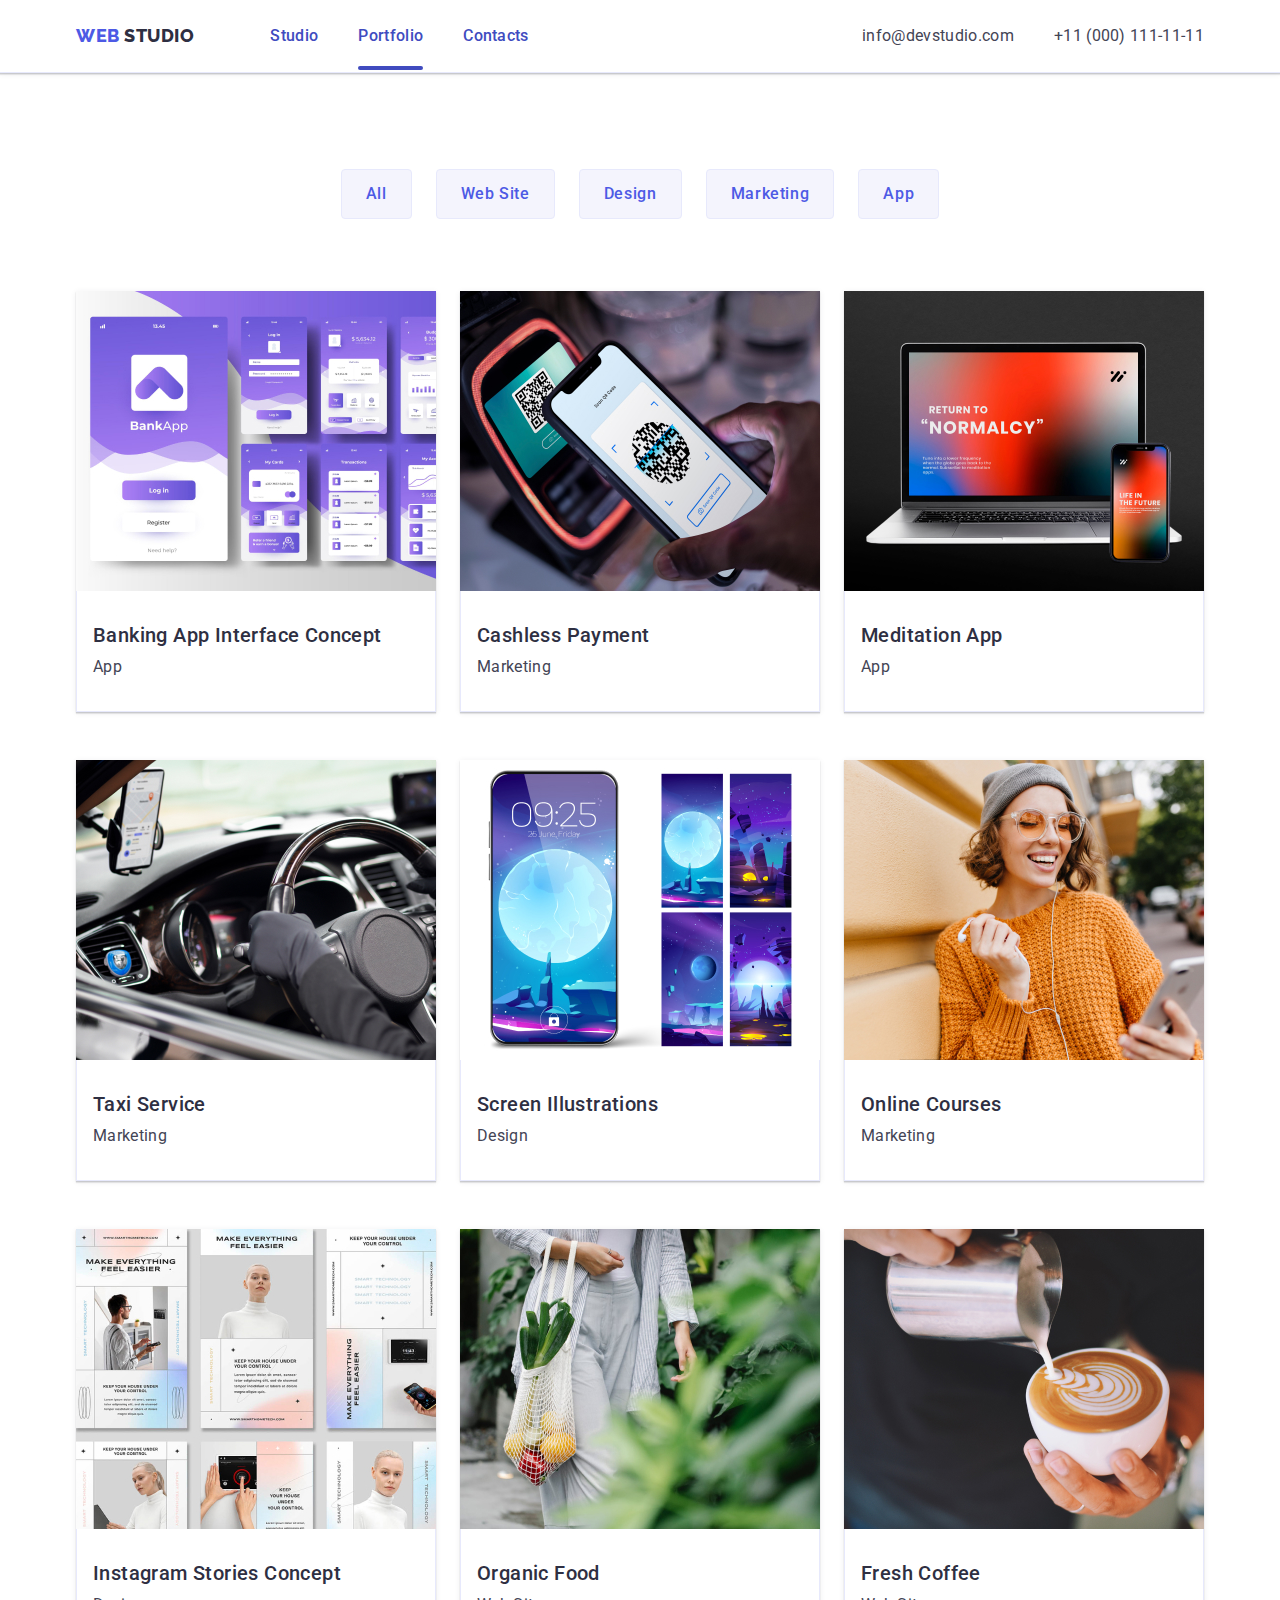
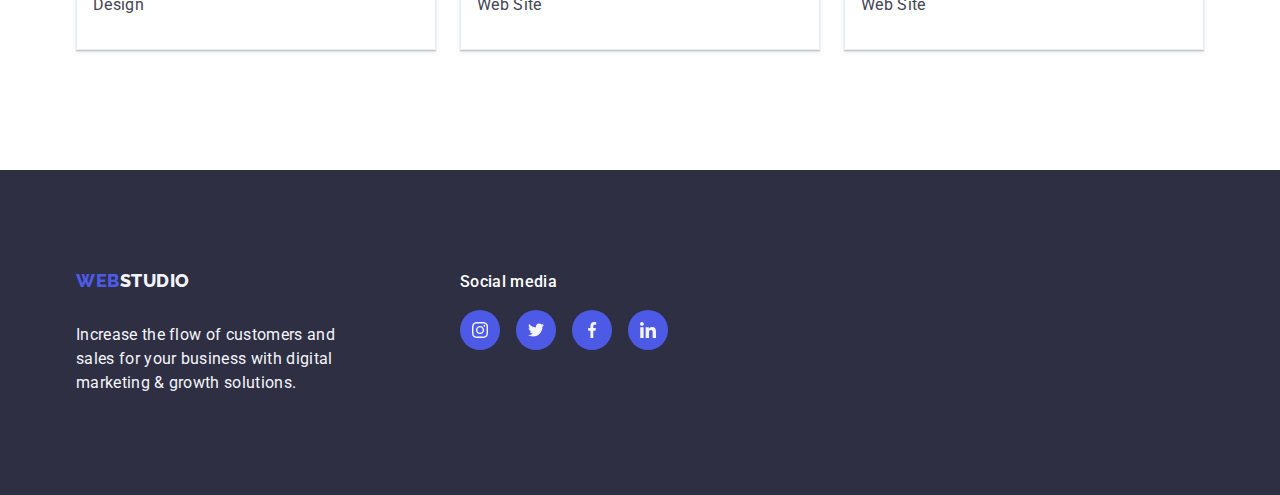
==== portfolio.html @ 1696c2bb "Initial commit" ====
<!DOCTYPE html>
<html lang="en">
  <head>
    <meta charset="UTF-8" />
    <meta http-equiv="X-UA-Compatible" content="IE=edge" />
    <meta name="viewport" content="width=device-width, initial-scale=1.0" />
    <link rel="preconnect" href="https://fonts.googleapis.com" />
    <link rel="preconnect" href="https://fonts.gstatic.com" crossorigin />
    <link
      href="https://fonts.googleapis.com/css2?family=Raleway:ital,wght@0,800;1,800&family=Roboto:wght@400;500;700;900&display=swap"
      rel="stylesheet"
    />
    <link
      rel="stylesheet"
      href="https://cdn.jsdelivr.net/npm/modern-normalize@1.1.0/modern-normalize.min.css"
    />

    <link rel="stylesheet" href="./css/styles.css" />
    <title>Portfolio</title>
  </head>
  <body>
    <header class="header">
      <div class="container top-bar">
        <nav class="top-menu">
          <a href="./index.html" class="logo link">Web<span class="accent-logo"> Studio</span></a>
          <ul class="menu-list list">
            <li><a href="./index.html" target="_self" class="menu-item link">Studio</a></li>
            <li
              ><a href="./portfolio.html" target="_self" class="menu-item link active"
                >Portfolio</a
              ></li
            >
            <li><a href="" target="_self" class="menu-item link">Contacts</a></li>
          </ul>
        </nav>
        <address class="adress">
          <ul class="list adress-list">
            <li
              ><a href="mailto:info@devstudio.com" class="adress-item link"
                >info@devstudio.com</a
              ></li
            >
            <li><a href="tel:+110001111111" class="adress-item link">+11 (000) 111-11-11</a></li>
          </ul>
        </address>
      </div>
    </header>
    <main>
      <section class="section-button">
        <div class="container">
          <h1 class="visually-hidden">Portfolio</h1>
          <ul class="button-list list">
            <li><button type="button" class="button-list-item">All</button></li>
            <li><button type="button" class="button-list-item">Web Site</button></li>
            <li><button type="button" class="button-list-item">Design</button></li>
            <li><button type="button" class="button-list-item">Marketing</button></li>
            <li><button type="button" class="button-list-item">App</button></li>
          </ul>
          <ul class="project-list list">
            <li class="project-list-item">
              <a href="" class="link project-link">
                <div class="card-wrapper">
                  <img
                    src="./images/portfolio/banking.jpg"
                    alt="Banking App Interface Concept"
                    width="360"
                  />
                  <p class="overlay-text">
                    14 Stylish and User-Friendly App Design Concepts · Task Manager App · Calorie
                    Tracker App · Exotic Fruit Ecommerce App · Cloud Storage App
                  </p>
                </div>
                <div class="project-text-border">
                  <h2 class="project-title">Banking App Interface Concept</h2>
                  <p class="project-p">App</p>
                </div>
              </a>
            </li>
            <li class="project-list-item">
              <a href="" class="link project-link">
                <div class="card-wrapper">
                  <img src="./images/portfolio/payment.jpg" alt="Cashless Payment" width="360" />
                  <p class="overlay-text">
                    14 Stylish and User-Friendly App Design Concepts · Task Manager App · Calorie
                    Tracker App · Exotic Fruit Ecommerce App · Cloud Storage App
                  </p>
                </div>
                <div class="project-text-border">
                  <h2 class="project-title">Cashless Payment</h2>
                  <p class="project-p">Marketing</p>
                </div>
              </a>
            </li>
            <li class="project-list-item">
              <a href="" class="link project-link">
                <div class="card-wrapper">
                  <img src="./images/portfolio/meditation.jpg" alt="Meditation App" width="360" />
                  <p class="overlay-text">
                    14 Stylish and User-Friendly App Design Concepts · Task Manager App · Calorie
                    Tracker App · Exotic Fruit Ecommerce App · Cloud Storage App
                  </p>
                </div>
                <div class="project-text-border">
                  <h2 class="project-title">Meditation App</h2>
                  <p class="project-p">App</p>
                </div>
              </a>
            </li>
            <li class="project-list-item">
              <a href="" class="link project-link">
                <div class="card-wrapper">
                  <img src="./images/portfolio/taxiservice.jpg" alt="Taxi Service" width="360" />
                  <p class="overlay-text">
                    14 Stylish and User-Friendly App Design Concepts · Task Manager App · Calorie
                    Tracker App · Exotic Fruit Ecommerce App · Cloud Storage App
                  </p>
                </div>
                <div class="project-text-border">
                  <h2 class="project-title">Taxi Service</h2>
                  <p class="project-p">Marketing</p>
                </div>
              </a>
            </li>
            <li class="project-list-item">
              <a href="" class="link project-link">
                <div class="card-wrapper">
                  <img
                    src="./images/portfolio/illustration.jpg"
                    alt="Screen Illustrations"
                    width="360"
                  />
                  <p class="overlay-text">
                    14 Stylish and User-Friendly App Design Concepts · Task Manager App · Calorie
                    Tracker App · Exotic Fruit Ecommerce App · Cloud Storage App
                  </p>
                </div>
                <div class="project-text-border">
                  <h2 class="project-title">Screen Illustrations</h2>
                  <p class="project-p">Design</p>
                </div>
              </a>
            </li>
            <li class="project-list-item">
              <a href="" class="link project-link">
                <div class="card-wrapper">
                  <img
                    src="./images/portfolio/onlinecourses.jpg"
                    alt="Online Courses"
                    width="360"
                  />
                  <p class="overlay-text">
                    14 Stylish and User-Friendly App Design Concepts · Task Manager App · Calorie
                    Tracker App · Exotic Fruit Ecommerce App · Cloud Storage App
                  </p>
                </div>
                <div class="project-text-border">
                  <h2 class="project-title">Online Courses</h2>
                  <p class="project-p">Marketing</p>
                </div>
              </a>
            </li>
            <li class="project-list-item">
              <a href="" class="link project-link">
                <div class="card-wrapper">
                  <img
                    src="./images/portfolio/instagram.jpg"
                    alt="Instagram Stories Concept"
                    width="360"
                  />
                  <p class="overlay-text">
                    14 Stylish and User-Friendly App Design Concepts · Task Manager App · Calorie
                    Tracker App · Exotic Fruit Ecommerce App · Cloud Storage App
                  </p>
                </div>
                <div class="project-text-border">
                  <h2 class="project-title">Instagram Stories Concept</h2>
                  <p class="project-p">Design</p>
                </div>
              </a>
            </li>
            <li class="project-list-item">
              <a href="" class="link project-link">
                <div class="card-wrapper">
                  <img src="./images/portfolio/organicfood.jpg" alt="Organic Food" width="360" />
                  <p class="overlay-text">
                    14 Stylish and User-Friendly App Design Concepts · Task Manager App · Calorie
                    Tracker App · Exotic Fruit Ecommerce App · Cloud Storage App
                  </p>
                </div>
                <div class="project-text-border">
                  <h2 class="project-title">Organic Food</h2>
                  <p class="project-p">Web Site</p>
                </div>
              </a>
            </li>
            <li class="project-list-item">
              <a href="" class="link project-link">
                <div class="card-wrapper">
                  <img src="./images/portfolio/coffe.jpg" alt="Fresh Coffee" width="360" />
                  <p class="overlay-text">
                    14 Stylish and User-Friendly App Design Concepts · Task Manager App · Calorie
                    Tracker App · Exotic Fruit Ecommerce App · Cloud Storage App
                  </p>
                </div>
                <div class="project-text-border">
                  <h2 class="project-title">Fresh Coffee</h2>
                  <p class="project-p">Web Site</p>
                </div>
              </a>
            </li>
          </ul>
        </div>
      </section>
    </main>
    <footer class="footer">
      <div class="container footer-flex">
        <div class="logo-container">
          <a href="./index.html" class="footer-logo link"
            >Web<span class="footer-accent-logo">Studio</span></a
          >
          <p class="footer-text">
            Increase the flow of customers and sales for your business with digital marketing &
            growth solutions.
          </p>
        </div>
        <div class="social-container">
          <p class="social-title">Social media</p>
          <ul class="social-list">
            <li class="social-item list">
              <a href="" class="social-link">
                <svg class="social-icon" width="24" height="24">
                  <use href="./images/icons.svg#instagram"></use>
                </svg>
              </a>
            </li>
            <li class="social-item list">
              <a href="" class="social-link">
                <svg class="social-icon" width="24" height="24">
                  <use href="./images/icons.svg#twitter"></use>
                </svg>
              </a>
            </li>
            <li class="social-item list">
              <a href="" class="social-link">
                <svg class="social-icon" width="24" height="24">
                  <use href="./images/icons.svg#facebook"></use>
                </svg>
              </a>
            </li>
            <li class="social-item list">
              <a href="" class="social-link">
                <svg class="social-icon" width="24" height="24">
                  <use href="./images/icons.svg#linkedin"></use>
                </svg>
              </a>
            </li>
          </ul>
        </div>
      </div>
    </footer>
  </body>
</html>
---- css/styles.css ----
:root {
  --menu-normal-color: #2e2f42;
  --menu-active-color: #404bbf;
  --hero-background-color: #2e2f42;
  --hero-color: #ffffff;
  --team-background: #ffffff;
  --logo-color: #4d5ae5;
  --project-color: #434455;
  --button-bg-color: #f4f4fd;
  --customer-color: #8e8f99;
}
body {
  background-color: #ffffff;
  color: #434455;
  font-family: 'Roboto', sans-serif;
  font-style: normal;
}
h1,
h2,
h3,
h4,
h5,
h6,
p {
  margin: 0;
  padding: 0;
}
ul,
li {
  margin: 0;
  padding: 0;
}
img {
  display: block;
  max-width: 100%;
  height: auto;
  margin: 0;
}
.list {
  list-style-type: none;
}
.link {
  text-decoration: none;
}
.visually-hidden {
  position: absolute;
  width: 1px;
  height: 1px;
  margin: -1px;
  border: 0;
  padding: 0;
  white-space: nowrap;
  clip-path: inset(100%);
  clip: rect(0 0 0 0);
  overflow: hidden;
}

.container {
  width: 1158px;
  margin: 0 auto;
  padding: 0 15px;
}
.header {
  padding-top: 24px;
  padding-bottom: 24px;
  border-bottom: 1px solid #e7e9fc;
  box-shadow: 0px 2px 1px rgba(46, 47, 66, 0.08), 0px 1px 1px rgba(46, 47, 66, 0.16),
    0px 1px 6px rgba(46, 47, 66, 0.08);
}
.logo {
  font-family: 'Raleway', sans-serif;
  font-weight: 800;
  font-size: 18px;
  line-height: 1.17;
  text-transform: uppercase;
  color: var(--logo-color);
  letter-spacing: 0.03em;
  margin-right: 76px;
}
.accent-logo {
  color: var(--menu-normal-color);
}
.top-menu {
  display: flex;
  align-items: center;
}
.top-bar {
  display: flex;
  justify-content: space-between;
}

.menu-list {
  list-style-type: none;
  display: flex;
  gap: 40px;
}

.menu-list .menu-item {
  font-weight: 500;
  font-size: 16px;
  line-height: 1.5;

  text-decoration: none;
  letter-spacing: 0.02em;
  padding: 24px 0;
  position: relative;
  transition: color 250ms cubic-bezier(0.4, 0, 0.2, 1);
  color: #404bbf;
}

.menu-list .menu-item.active::after {
  content: '';
  position: absolute;
  display: block;
  width: 100%;
  height: 4px;
  background-color: #404bbf;
  bottom: -1px;
  left: 0;
  border-radius: 2px;
}

.menu-list .menu-item:focus,
.menu-list .menu-item:hover {
  color: var(--menu-active-color);
  text-decoration: underline;
}
.adress {
  list-style-type: none;
  font-style: normal;
}
.adress-list {
  display: flex;
  gap: 40px;
}
.adress-item {
  font-size: 16px;
  line-height: 1.5;
  color: var(--project-color);
  text-decoration: none;
  letter-spacing: 0.02em;
  transition: color 250ms cubic-bezier(0.4, 0, 0.2, 1);
}

.adress-item:focus,
.adress-item:hover {
  font-size: 16px;
  line-height: 1.5;
  color: var(--menu-active-color);
  text-decoration: underline;
}

.hero {
  background-color: var(--hero-background-color);
  color: var(--hero-color);

  padding-top: 188px;
  padding-bottom: 188px;
  max-width: 1440px;
  background-image: linear-gradient(rgba(46, 47, 66, 0.7), rgba(46, 47, 66, 0.7)),
    url(../images/people-office.jpg);
  background-position: center;
  background-repeat: no-repeat;
  background-size: cover;
  margin: 0 auto;
}
.hero-title {
  font-weight: 700;
  font-size: 56px;
  line-height: 1.07;
  letter-spacing: 0.02em;
  text-align: center;
  max-width: 496px;
  margin: 0 auto;
  margin-bottom: 58px;
}

.hero-button {
  background: #4d5ae5;
  font-weight: 500;
  font-size: 16px;
  line-height: 1.5;
  color: #ffffff;
  cursor: pointer;
  letter-spacing: 0.04em;
  display: block;
  margin: 0 auto;
  min-width: 169px;
  height: 56px;
  border-radius: 4px;
  border: none;
  transition: background-color 250ms cubic-bezier(0.4, 0, 0.2, 1);
}

.hero button:hover,
.hero button:focus {
  background: #404bbf;
}
.properties {
  padding: 120px 0;
}
.property-list {
  display: flex;
  flex-direction: row;
  flex-wrap: wrap;
  gap: 24px;
}
.property-list-item {
  flex-basis: calc((100% - 24px * 3) / 4);
}

.hidden-title {
  visibility: hidden;
}
.property-icon-container {
  width: 264px;
  height: 112px;
  background-color: #f4f4fd;
  border-radius: 4px;
  display: flex;
  justify-content: center;
  align-items: center;
  margin-bottom: 8px;
}
.topic {
  font-weight: 500;
  font-size: 20px;
  line-height: 1.2;
  letter-spacing: 0.02em;
  color: var(--hero-background-color);
  margin-bottom: 8px;
}
.topic-text {
  font-size: 16px;
  line-height: 1.5;
  color: #434455;
  letter-spacing: 0.02em;
}

.doing {
  padding-bottom: 120px;
}

.section-title {
  font-weight: 700;
  font-size: 36px;
  line-height: 1.11;
  text-align: center;
  text-transform: capitalize;
  color: var(--menu-normal-color);
  letter-spacing: 0.02em;
  margin: 0 auto;
  margin-bottom: 72px;
}
.doing-list {
  display: flex;
  flex-direction: row;
  flex-wrap: wrap;
  gap: 24px;
}
.doing-list-item {
  flex-basis: calc((100% - 24px * 2) / 3);
}
.team {
  background-color: var(--team-background);
  background-color: #f4f4fd;
  padding-top: 120px;
  padding-bottom: 120px;
}
.team-list {
  margin-top: 72px;
  display: flex;
  flex-direction: row;
  flex-wrap: wrap;
  gap: 24px;
}
.team-item {
  background-color: #ffffff;
  flex-basis: calc((100% - 24px * 3) / 4);
  border-radius: 0px 0px 4px 4px;
  box-shadow: 0px 1px 6px rgba(46, 47, 66, 0.08), 0px 1px 1px rgba(46, 47, 66, 0.16),
    0px 2px 1px rgba(46, 47, 66, 0.08);
}
.team-text {
  padding: 32px 0;
}
.team-topic {
  font-weight: 500;
  font-size: 20px;
  line-height: 1.2;
  letter-spacing: 0.02em;
  color: var(--hero-background-color);
  text-align: center;
  margin-bottom: 8px;
}
.team-topic-text {
  font-size: 16px;
  line-height: 1.5;
  color: #434455;
  letter-spacing: 0.02em;
  text-align: center;
  margin-bottom: 8px;
}
.team-list .team-item .social-list .social-item .social-link:hover,
.team-list .team-item .social-list .social-item .social-link:focus {
  background-color: #404bbf;
}

.social-list {
  display: flex;
  justify-content: center;
  align-items: center;
  gap: 24px;
  padding: 0;
}
.social-link {
  display: flex;
  justify-content: center;
  align-items: center;

  /* gap: 24px;  */
  width: 40px;
  height: 40px;
  background-color: var(--logo-color);
  border-radius: 50% 50%;
  transition: background-color 250ms cubic-bezier(0.4, 0, 0.2, 1);
}

.social-icon {
  /*  position: absolute; */
  width: 16px;
  height: 16px;
  fill: var(--button-bg-color);
  /*  top: 12px;
  left: 12px;  */
}

.customer {
  padding-top: 120px;
  padding-bottom: 120px;
}

.customer-item {
  width: calc((100% - 120px) / 6);
  transition: border-color 250ms cubic-bezier(0.4, 0, 0.2, 1),
    color 250ms cubic-bezier(0.4, 0, 0.2, 1);
}

.customer-link {
  width: 100%;
  height: 100%;
  border: 1px solid #8e8f99;
  border-radius: 4px;
  display: flex;
  justify-content: center;
  align-items: center;
  fill: #8e8f99;
  color: var(--customer-color);
  transition: border-color 250ms cubic-bezier(0.4, 0, 0.2, 1),
    color 250ms cubic-bezier(0.4, 0, 0.2, 1);
}

.customer-list {
  display: flex;
  justify-content: center;
  gap: 24px;
  height: 88px;
}

.customer-icon {
}

.customer-link:hover,
.customer-link:focus {
  /*stroke: #404bbf;    */
  border-color: #404bbf;
  fill: #404bbf;
  color: #404bbf;
}

.footer {
  background-color: var(--hero-background-color);
  padding: 100px 0;
}
.footer-accent-logo {
  color: #f4f4fd;
}

.footer-text {
  font-size: 16px;
  line-height: 1.5;
  color: #f4f4fd;
  letter-spacing: 0.02em;
  margin-top: 16px;
  width: 264px;
}
.footer-logo {
  font-family: 'Raleway', sans-serif;
  font-style: normal;
  font-weight: 800;
  font-size: 18px;
  line-height: 1.17;
  text-transform: uppercase;
  color: var(--logo-color);
  text-decoration: none;
  letter-spacing: 0.03em;
  display: inline-block;
  margin-bottom: 16px;
}

.footer-flex {
  display: flex;
  /* gap: 120px;  */
  align-items: baseline;
}

.logo-container {
  margin-right: 120px;
}

.social-container {
  max-width: 208px;
  max-height: 80px;
}
.social-container .social-list {
  gap: 16px;
}
.social-title {
  color: var(--hero-color);
  margin-bottom: 16px;
  font-weight: 500;
  font-size: 16px;
  line-height: 1.5;
  letter-spacing: 0.02em;
}
.social-container .social-list .social-link {
  transition: background-color 250ms cubic-bezier(0.4, 0, 0.2, 1);
}

.social-container .social-list .social-link:hover,
.social-container .social-list .social-link:focus {
  background-color: #31d0aa;
}

.section-button {
  padding-top: 96px;
  padding-bottom: 120px;
}
.button-list {
  list-style: none;
  display: flex;
  gap: 24px;
  justify-content: center;
  margin-bottom: 72px;
}

.button-list-item {
  background: var(--button-bg-color);
  font-family: 'Roboto', sans-serif;
  font-size: 16px;
  font-weight: 500;
  letter-spacing: 0.04em;
  line-height: 1.5;
  color: var(--logo-color);
  cursor: pointer;
  padding: 12px 24px;
  border: 1px solid #e7e9fc;
  border-radius: 4px;
  transition: color 250ms cubic-bezier(0.4, 0, 0.2, 1),
    background-color 250ms cubic-bezier(0.4, 0, 0.2, 1),
    border-color 250ms cubic-bezier(0.4, 0, 0.2, 1), box-shadow 250ms cubic-bezier(0.4, 0, 0.2, 1);
}

.button-list-item:focus,
.button-list-item:hover {
  background: #404bbf;
  color: #ffffff;
  border: 1px solid transparent;
  box-shadow: 0px 2px 2px 0px rgba(0, 0, 0, 0.12), 0px 2px 1px 0px rgba(0, 0, 0, 0.08),
    0px 3px 1px 0px rgba(0, 0, 0, 0.1);
}
.section-project {
  padding-top: 96px;
  padding-bottom: 120px;
}
.project-list {
  list-style: none;
  display: flex;
  flex-wrap: wrap;
  row-gap: 48px;
  column-gap: 24px;
  transition: border-color 250ms cubic-bezier(0.4, 0, 0.2, 1),
    color 250ms cubic-bezier(0.4, 0, 0.2, 1);
  transition: box-shadow 250ms cubic-bezier(0.4, 0, 0.2, 1);
}
.project-list-item {
  flex-basis: calc((100% - 48px) / 3);
  transition: box-shadow 250ms cubic-bezier(0.4, 0, 0.2, 1);
}

.project-list .project-list-item:hover {
  box-shadow: 0px 2px 1px 0px rgba(46, 47, 66, 0.08), 0px 1px 1px 0px rgba(46, 47, 66, 0.16),
    0px 1px 6px 0px rgba(46, 47, 66, 0.08);
  transition: box-shadow 250ms cubic-bezier(0.4, 0, 0.2, 1);
}

.project-link {
  display: block;
  transition: box-shadow 250ms cubic-bezier(0.4, 0, 0.2, 1);
  box-shadow: 0px 1px 6px rgba(46, 47, 66, 0.08), 0px 1px 1px rgba(46, 47, 66, 0.16),
    0px 2px 1px rgba(46, 47, 66, 0.08);
}

.project-link:hover {
  box-shadow: 0px 1px 6px rgba(46, 47, 66, 0.08), 0px 1px 1px rgba(46, 47, 66, 0.16),
    0px 2px 1px rgba(46, 47, 66, 0.08);
}
.project-title {
  font-weight: 500;
  font-size: 20px;
  line-height: 1.2;
  color: var(--menu-normal-color);
  letter-spacing: 0.02em;
  margin-bottom: 8px;
}
.project-p {
  line-height: 1.5;
  color: var(--project-color);
  letter-spacing: 0.02em;
  margin-top: 8px;
}
.project-text-border {
  padding: 32px 16px;
  border: 1px solid #e7e9fc;
  border-top: none;
}
.card-wrapper {
  position: relative;
  overflow: hidden;
}
.overlay {
  position: absolute;
  top: 0;
  left: 0;
  padding: 40px 32px;
  background-color: #4d5ae5;
  width: 100%;
  height: 100%;
  transform: translateY(100%);
  transition-duration: 250ms;
  transition-timing-function: cubic-bezier(0.4, 0, 0.2, 1);
}

.overlay-text {
  color: #f4f4fd;
  font-size: 16px;
  font-weight: 400;
  line-height: 1.5;
  letter-spacing: 0.02em;
  text-align: left;

  position: absolute;
  top: 0;
  left: 0;
  padding: 40px 32px;
  background-color: #4d5ae5;
  width: 100%;
  height: 100%;
  transform: translateY(100%);
  transition-duration: 250ms;
  transition-timing-function: cubic-bezier(0.4, 0, 0.2, 1);
  transition: transform 250ms cubic-bezier(0.4, 0, 0.2, 1);
}

.project-list-item:hover .overlay-text {
  transform: translateY(0);
}
/*  Modal styles  */

.backdrop {
  position: fixed;
  top: 0;
  left: 0;
  width: 100%;
  height: 100%;

  background-color: rgba(46, 47, 66, 0.4);
  transition: opacity 250ms cubic-bezier(0.4, 0, 0.2, 1),
    visibility 250ms cubic-bezier(0.4, 0, 0.2, 1);
}

.backdrop.is-hidden {
  opacity: 0;
  visibility: hidden;
  pointer-events: none;
}

.modal {
  width: 408px;

  min-height: 584px;
  position: absolute;
  top: 50%;
  left: 50%;
  transform: translateX(-50%) translateY(-50%);
  border-radius: 4px;
  background-color: #fcfcfc;
  box-shadow: 0px 2px 1px 0px #00000033, 0px 1px 3px 0px #0000001f, 0px 1px 1px 0px #00000024;
  transition: transform 250ms cubic-bezier(0.4, 0, 0.2, 1);
}
.modal-icon {
  transition: fill 250ms cubic-bezier(0.4, 0, 0.2, 1);
}

.modal-btn {
  position: absolute;
  width: 24px;
  height: 24px;

  top: 24px;
  right: 24px;
  border-color: #e7e9fc;
  border-radius: 50% 50%;
  display: flex;
  justify-content: center;
  align-items: center;
  margin: 0;
  padding: 0;
  background-color: #e7e9fc;
  border: 1px solid rgba(0, 0, 0, 0.1);
  cursor: pointer;
  transition: background-color 250ms cubic-bezier(0.4, 0, 0.2, 1),
    border 250ms cubic-bezier(0.4, 0, 0.2, 1);
}
.modal-btn:hover,
.modal-btn:focus {
  background-color: #404bbf;
  border: none;
  fill: #ffffff;
}
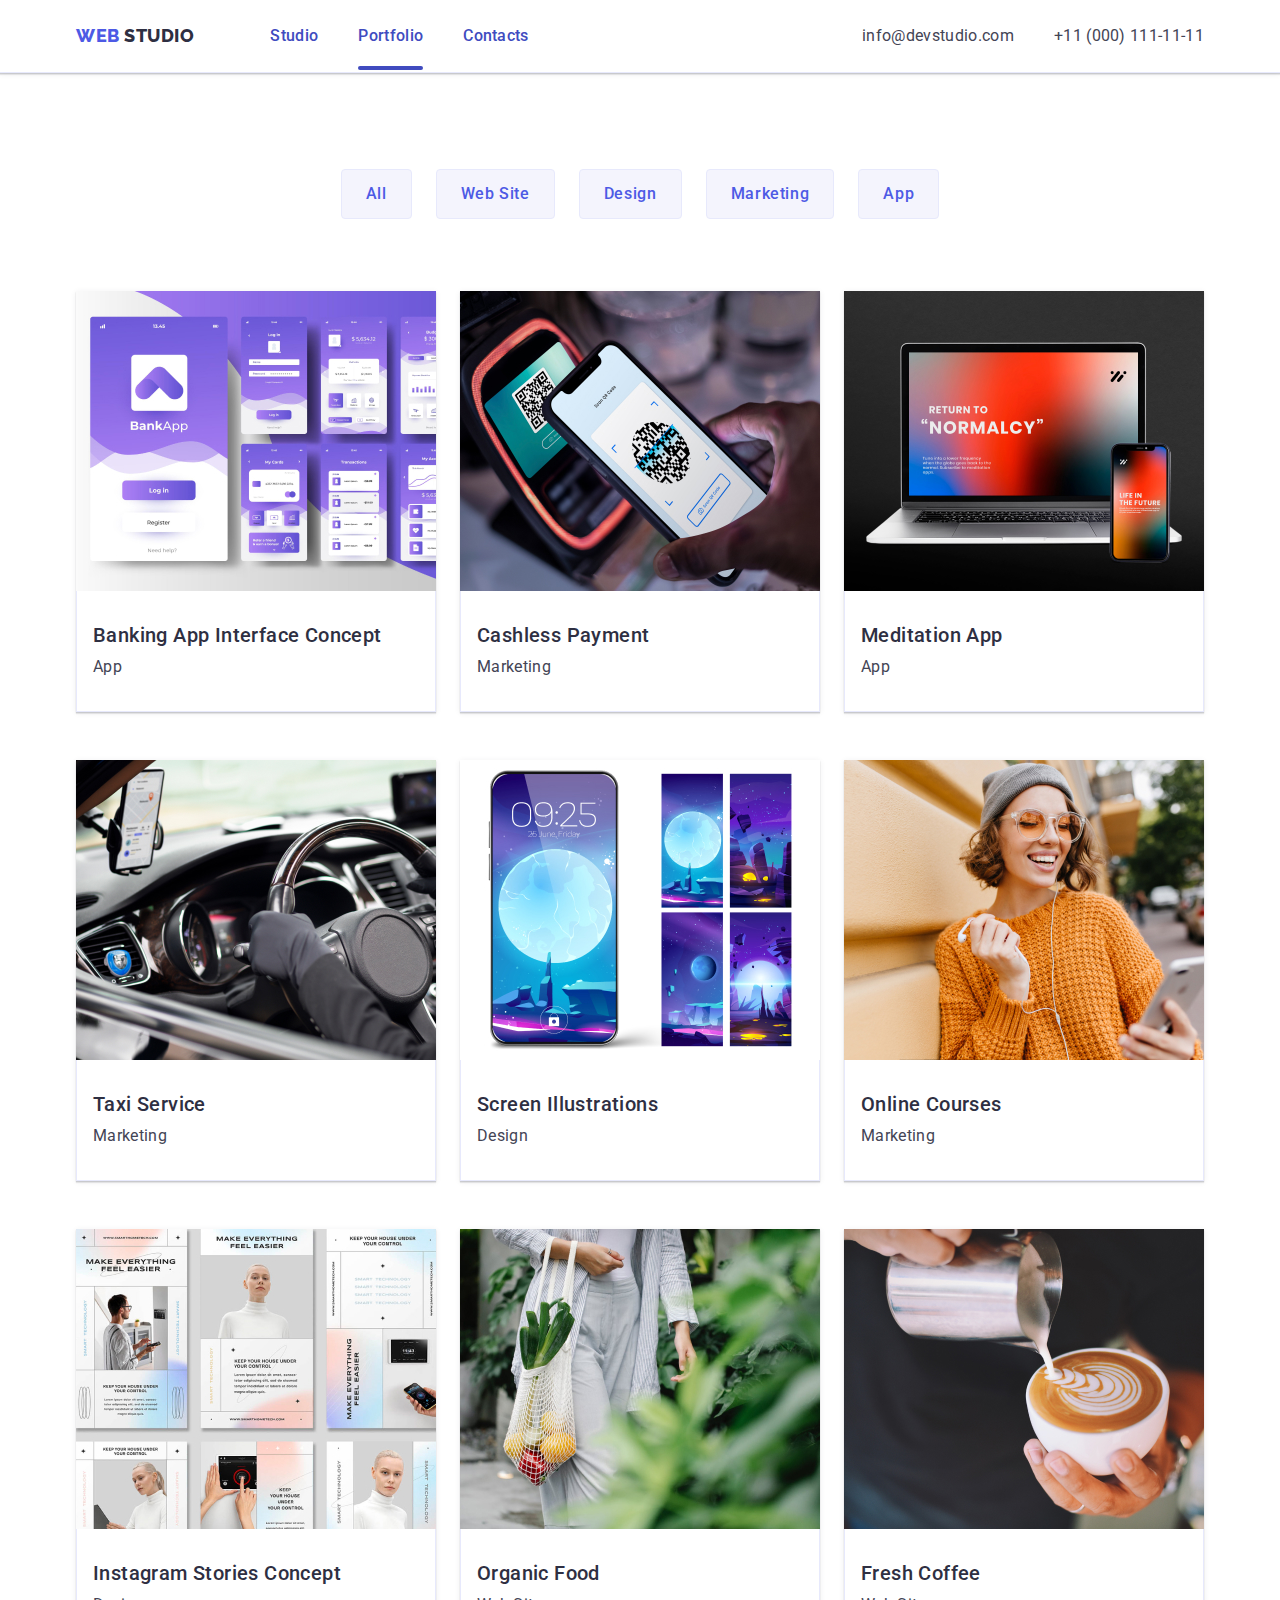
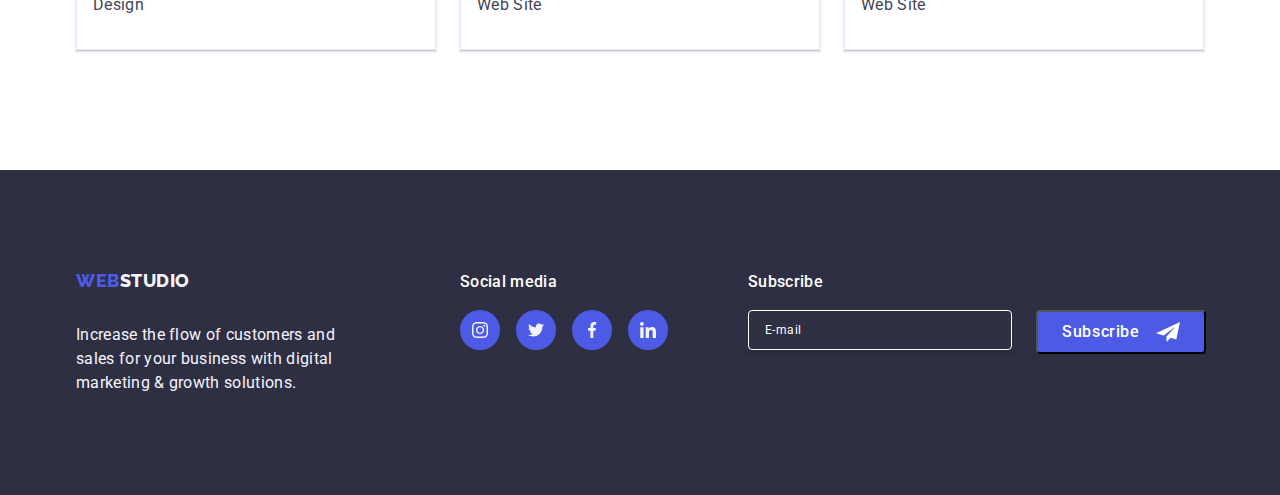
==== commit 115853f2: "hw5" ====
--- a/portfolio.html
+++ b/portfolio.html
@@ -256,6 +256,20 @@
             </li>
           </ul>
         </div>
+        <div class="footer-email-container">
+          <p class="social-title">Subscribe</p>
+          <form class="footer-form">
+            <label class="footer-form-input">
+              <input type="email" class="footer-input" placeholder="E-mail" />
+              <button type="submit" class="footer-send-btn"
+                >Subscribe
+                <svg class="send-btn-icon" width="24" height="24">
+                  <use href="./images/icons.svg#subscribe"></use>
+                </svg>
+              </button>
+            </label>
+          </form>
+        </div>
       </div>
     </footer>
   </body>
--- a/css/styles.css
+++ b/css/styles.css
@@ -421,6 +421,7 @@
 .social-container {
   max-width: 208px;
   max-height: 80px;
+  margin-right: 80px;
 }
 .social-container .social-list {
   gap: 16px;
@@ -479,6 +480,63 @@
   box-shadow: 0px 2px 2px 0px rgba(0, 0, 0, 0.12), 0px 2px 1px 0px rgba(0, 0, 0, 0.08),
     0px 3px 1px 0px rgba(0, 0, 0, 0.1);
 }
+
+.footer-email-container{
+
+}
+
+.footer-form-input{
+  display: flex;
+  gap: 24px;
+  align-items: stretch;
+  justify-content: center;
+}
+
+.footer-input{
+  width: 264px;
+  height: 40px;
+  /*  flex-shrink: 0; */
+  border-radius: 4px;
+  border: 1px solid #FFF;
+  box-shadow: 0px 4px 4px 0px rgba(0, 0, 0, 0.15);
+  padding: 8px 16px;
+  background-color: transparent;
+  color: #FFF;
+    font-size: 12px;
+    
+    font-weight: 400;
+    line-height: 2;
+    letter-spacing: 0.48px;
+}
+
+.footer-input::placeholder{
+    font-size: 12px;
+    font-weight: 400;
+    line-height: 2;
+    letter-spacing: 0.48px;
+    color: #FFF;
+}
+
+.send-btn-icon{
+  fill: #FFF;
+}
+
+.footer-send-btn{
+  display: flex;
+  justify-content: center;
+  align-items: center;
+  gap: 16px;
+  padding: 8px 24px;;
+  color:  #FFF;
+  text-align: center;
+    font-size: 16px;
+    font-weight: 500;
+    line-height: 1.5;
+    letter-spacing: 0.64px;
+    border-radius: 4px;
+    background: #4D5AE5;
+}
+
 .section-project {
   padding-top: 96px;
   padding-bottom: 120px;
@@ -597,9 +655,9 @@
 
 .modal {
   width: 408px;
-
   min-height: 584px;
   position: absolute;
+  padding: 72px 24px 24px 24px;
   top: 50%;
   left: 50%;
   transform: translateX(-50%) translateY(-50%);
@@ -638,3 +696,127 @@
   border: none;
   fill: #ffffff;
 }
+
+.modal-title{
+width: 360px;
+display:block;
+  font-size: 16px;
+  font-weight: 500;
+  line-height: 1.5;
+  letter-spacing: 0.02em;
+  text-align: center;
+  margin-bottom: 16px;
+}
+
+.modal-form {
+ 
+}
+.modal-form-field{
+  position: relative;
+
+  display: block; 
+  margin-bottom: 8px;
+}
+
+.modal-form-label{
+    
+    font-size: 12px;
+    font-weight: 400;
+    line-height: 1.17;
+    letter-spacing: 0.04em;
+    text-align: left;
+    color: #8E8F99;
+}
+.modal-input{
+ 
+  width: 100%;
+  height: 40px;
+  padding-left: 38px;
+  border: 1px solid rgba(46, 47, 66, 0.4);
+  border-radius: 4px;
+  transition: border 250ms cubic-bezier(0.4, 0, 0.2, 1);
+}
+
+.modal-input:focus{
+  border: 1px solid #4D5AE5;
+}
+
+.modal-input:focus + .modal-user-icons {
+  fill: #4D5AE5;
+}
+
+.user-comment{
+  width: 100%;
+  height: 120px;
+  padding: 16px;
+  border: 1px solid rgba(46, 47, 66, 0.4);
+  border-radius: 4px;
+  resize: none;
+}
+
+.user-comment::placeholder{
+  color: rgba(46, 47, 66, 0.40);  
+    font-size: 12px;
+    line-height: 1.3;
+    letter-spacing: 0.48px;
+}
+
+.checkbox-link{
+    font-size: 12px;
+    font-weight: 400;
+    line-height: 1.3;
+    letter-spacing: 0.04em;
+    text-align: left;
+  color: #4D5AE5;
+   
+}
+
+.modal-checkbox-field{
+  display: flex;
+  justify-content: center;
+  align-items: center;
+  gap: 8px;
+}
+
+.modal-user-icons{
+  position: absolute;
+  bottom: 8px;
+  left: 16px;
+}
+
+.send-btn{
+  width: 169px;
+  height: 56px;
+  margin: 24px  95px; 
+  border-radius: 4px;
+  background: #4D5AE5;
+  color: #FFF;
+  text-align: center;
+    font-weight: 500;
+    line-height: 1.5;
+    letter-spacing: 0.64px;
+  box-shadow: 0px 4px 4px 0px rgba(0, 0, 0, 0.15);
+}
+
+.custom-check{
+  display: flex;
+  justify-content: center;
+  align-items: center;
+  width: 16px;
+  height: 16px;
+  border: 1px solid #2E2F4266;
+  border-radius: 2px;
+}
+
+.modal-checkbox-icon{
+  fill: #fff;
+  opacity: 0;
+}
+
+.modal-checkbox-input:checked+.custom-check{
+  background-color: #4D5AE5;
+}
+
+.modal-checkbox-input:checked + .custom-check > .modal-checkbox-icon{
+ opacity: 1;
+}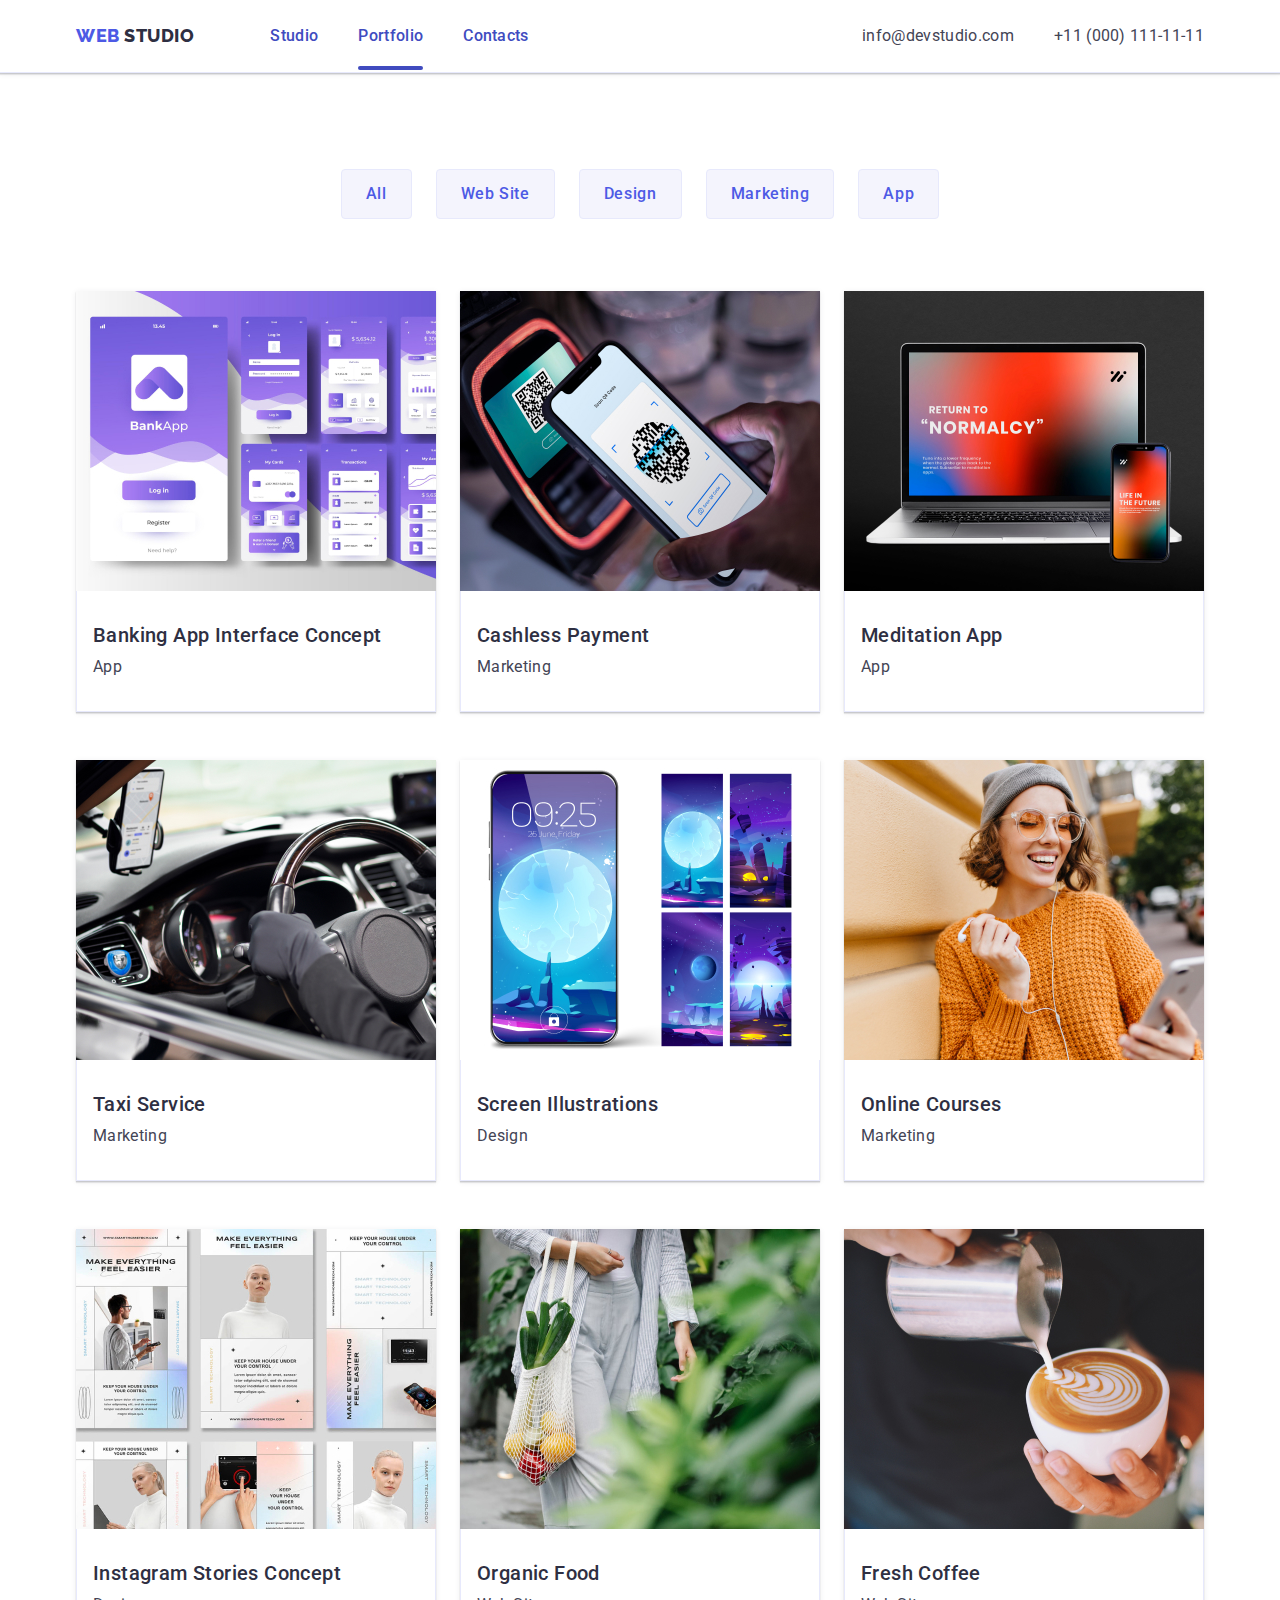
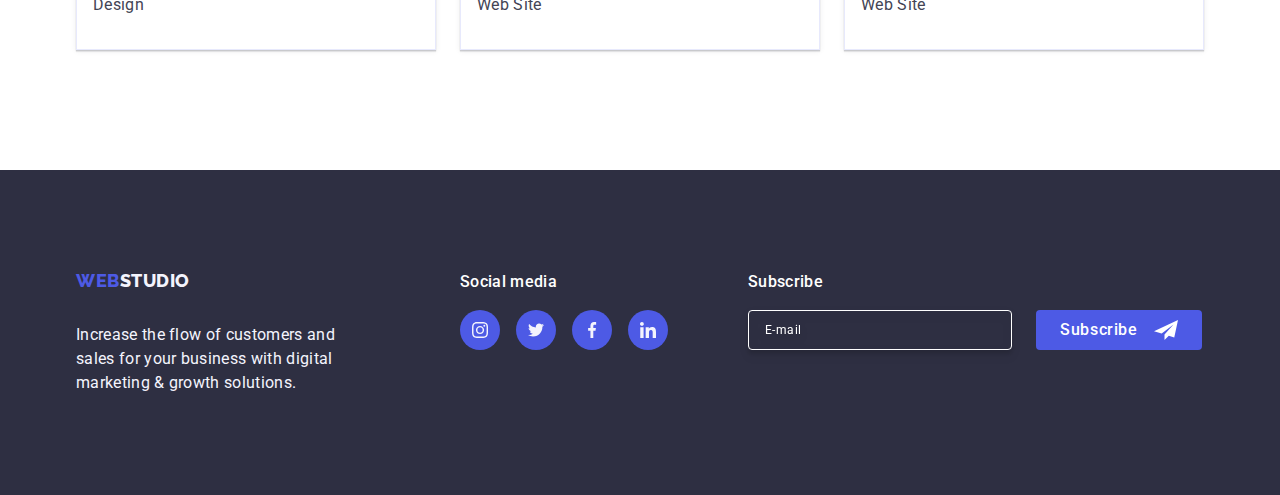
==== commit d7c2b4f9: "hw5" ====
--- a/portfolio.html
+++ b/portfolio.html
@@ -260,14 +260,14 @@
           <p class="social-title">Subscribe</p>
           <form class="footer-form">
             <label class="footer-form-input">
-              <input type="email" class="footer-input" placeholder="E-mail" />
-              <button type="submit" class="footer-send-btn"
-                >Subscribe
-                <svg class="send-btn-icon" width="24" height="24">
-                  <use href="./images/icons.svg#subscribe"></use>
-                </svg>
-              </button>
+              <input type="email" class="footer-input" name="user_email" placeholder="E-mail" />
             </label>
+            <button type="submit" class="footer-send-btn"
+              >Subscribe
+              <svg class="send-btn-icon" width="24" height="24">
+                <use href="./images/icons.svg#subscribe"></use>
+              </svg>
+            </button>
           </form>
         </div>
       </div>
--- a/css/styles.css
+++ b/css/styles.css
@@ -485,11 +485,18 @@
 
 }
 
+.footer-form{
+  display: flex;
+  gap: 24px;
+    align-items: stretch;
+    justify-content: center;
+}
+
 .footer-form-input{
-  display: flex;
+/*  display: flex;
   gap: 24px;
   align-items: stretch;
-  justify-content: center;
+  justify-content: center;  */
 }
 
 .footer-input{
@@ -505,8 +512,9 @@
     font-size: 12px;
     
     font-weight: 400;
-    line-height: 2;
+    line-height: 1.5;
     letter-spacing: 0.48px;
+    filter: drop-shadow(0px 4px 4px rgba(0, 0, 0, 0.15));
 }
 
 .footer-input::placeholder{
@@ -526,15 +534,20 @@
   justify-content: center;
   align-items: center;
   gap: 16px;
-  padding: 8px 24px;;
-  color:  #FFF;
+  padding: 8px 24px;
+  min-width: 165px;
+  height: 40px;
+  color:  #ffffff;
+  background-color: #4D5AE5;
+  cursor: pointer;
+  font-family: "Roboto", sans-serif;
   text-align: center;
     font-size: 16px;
     font-weight: 500;
     line-height: 1.5;
     letter-spacing: 0.64px;
     border-radius: 4px;
-    background: #4D5AE5;
+    border: none;
 }
 
 .section-project {
